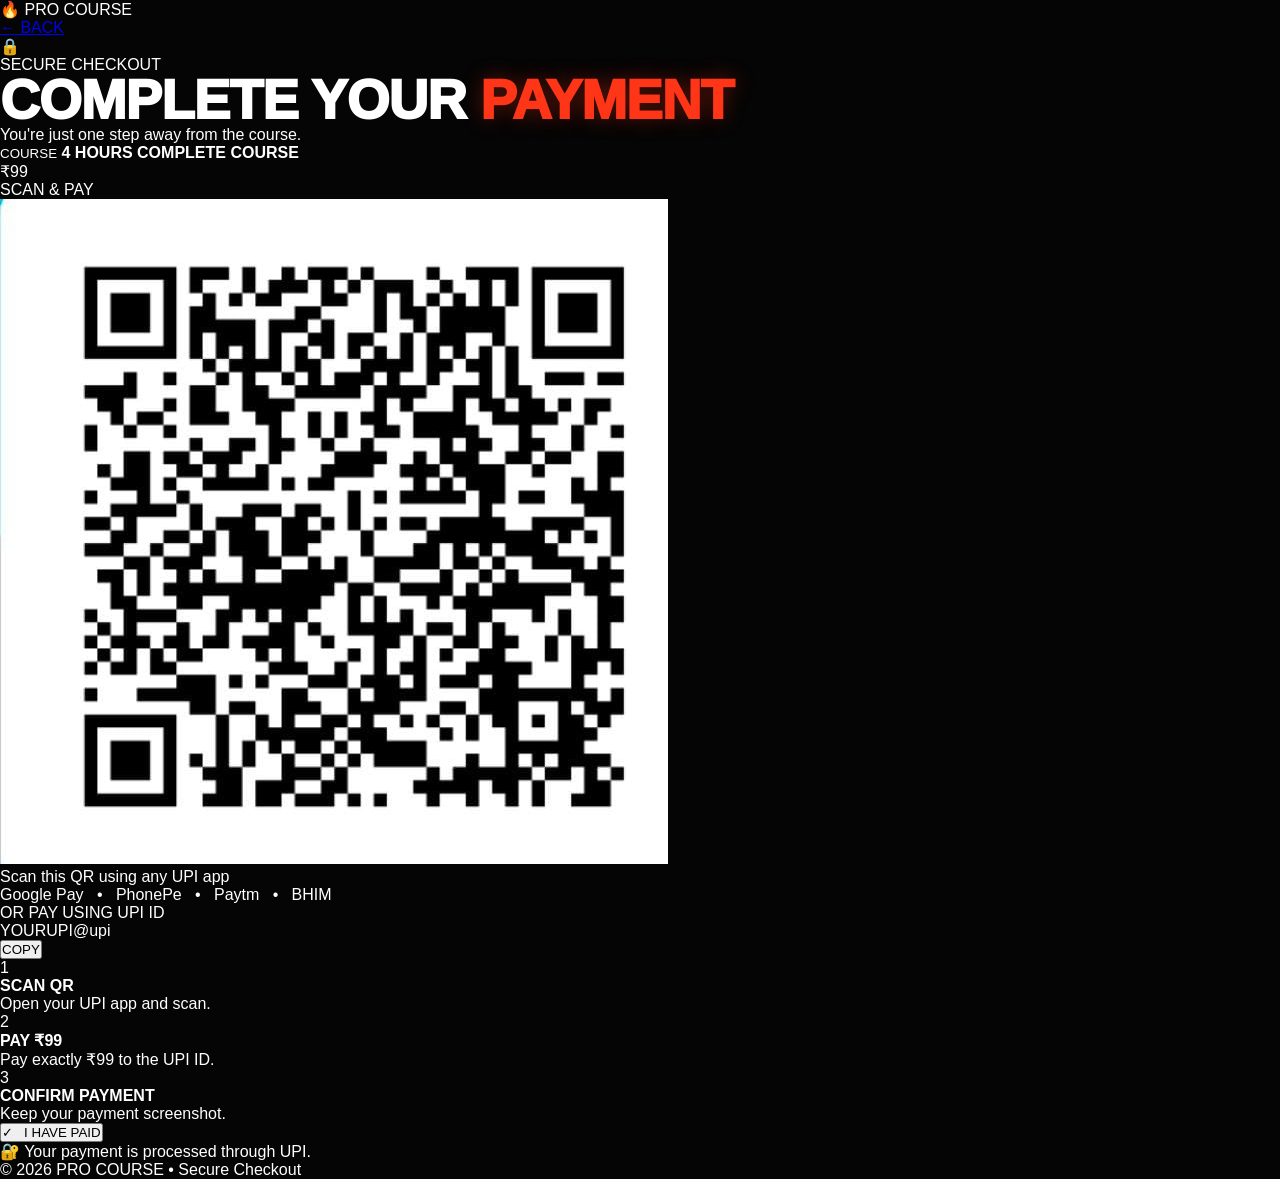
==== payment.html @ 0546b70a "Update payment.html" ====
<!DOCTYPE html>
<html lang="en">
<head>
  <meta charset="UTF-8">
  <meta name="viewport" content="width=device-width, initial-scale=1.0">

  <title>Secure Payment | Pro Course</title>

  <link rel="stylesheet" href="style.css">
</head>

<body class="payment-body">

  <header class="payment-header">

    <div class="payment-logo">
      🔥 <span>PRO</span> COURSE
    </div>

    <a href="index.html" class="back-btn">
      ← BACK
    </a>

  </header>


  <main class="payment-wrapper">

    <div class="checkout-card">

      <!-- TOP -->
      <div class="checkout-top">

        <div class="secure-icon">
          🔒
        </div>

        <div class="checkout-label">
          SECURE CHECKOUT
        </div>

        <h1>
          COMPLETE YOUR
          <span>PAYMENT</span>
        </h1>

        <p>
          You're just one step away from the course.
        </p>

      </div>


      <!-- PRICE -->
      <div class="order-box">

        <div>
          <small>COURSE</small>

          <strong>
            4 HOURS COMPLETE COURSE
          </strong>
        </div>

        <div class="order-price">
          ₹99
        </div>

      </div>


      <!-- QR -->
      <div class="qr-section">

        <div class="qr-title">
          SCAN & PAY
        </div>

        <div class="qr-box">

          <div class="qr-glow"></div>

          <img
            src="qr.png"
            alt="UPI Payment QR"
          >

        </div>

        <div class="qr-hint">
          Scan this QR using any UPI app
        </div>

        <div class="upi-apps">
          Google Pay &nbsp; • &nbsp;
          PhonePe &nbsp; • &nbsp;
          Paytm &nbsp; • &nbsp;
          BHIM
        </div>

      </div>


      <!-- UPI -->
      <div class="upi-section">

        <div class="upi-label">
          OR PAY USING UPI ID
        </div>

        <div class="upi-row">

          <!-- CHANGE YOUR UPI HERE -->
          <div
            class="upi-value"
            id="upiId"
          >
            YOURUPI@upi
          </div>

          <button
            class="copy-button"
            onclick="copyUPI()"
          >
            COPY
          </button>

        </div>

        <div
          id="copyMessage"
          class="copy-message"
        ></div>

      </div>


      <!-- STEPS -->
      <div class="payment-steps">

        <div class="step">

          <div class="step-number">
            1
          </div>

          <div>
            <strong>SCAN QR</strong>
            <p>Open your UPI app and scan.</p>
          </div>

        </div>


        <div class="step">

          <div class="step-number">
            2
          </div>

          <div>
            <strong>PAY ₹99</strong>
            <p>Pay exactly ₹99 to the UPI ID.</p>
          </div>

        </div>


        <div class="step">

          <div class="step-number">
            3
          </div>

          <div>
            <strong>CONFIRM PAYMENT</strong>
            <p>Keep your payment screenshot.</p>
          </div>

        </div>

      </div>


      <!-- PAID -->
      <button
        class="paid-button"
        onclick="paymentDone()"
      >
        ✓ &nbsp; I HAVE PAID
      </button>


      <div
        id="paymentMessage"
        class="payment-message"
      ></div>


      <div class="payment-note">
        🔐 Your payment is processed through UPI.
      </div>

    </div>

  </main>


  <footer class="payment-footer">
    © 2026 PRO COURSE • Secure Checkout
  </footer>


  <script src="script.js"></script>

</body>
</html>
---- style.css ----
* {
  margin: 0;
  padding: 0;
  box-sizing: border-box;
}

body {
  background: #050505;
  color: white;
  font-family: Arial, Helvetica, sans-serif;
}

.home {
  min-height: 100vh;

  display: flex;
  justify-content: center;
  align-items: center;

  padding: 35px 15px;

  background:
    radial-gradient(
      circle at 50% 35%,
      rgba(255, 45, 15, 0.12),
      transparent 42%
    ),
    #050505;
}

.container {
  width: 100%;
  max-width: 850px;

  display: flex;
  flex-direction: column;
  align-items: center;

  text-align: center;
}


/* THUMBNAIL */

.thumbnail-card {
  width: 100%;
  max-width: 850px;

  aspect-ratio: 16 / 9;

  position: relative;

  overflow: hidden;

  border-radius: 12px;

  border: 2px solid #292929;

  background: #111;

  box-shadow:
    0 0 0 1px rgba(255, 50, 20, 0.15),
    0 15px 60px rgba(0, 0, 0, 0.8),
    0 0 45px rgba(255, 40, 10, 0.12);
}

.thumbnail-card::after {
  content: "";

  position: absolute;
  inset: 0;

  background: linear-gradient(
    180deg,
    transparent 65%,
    rgba(0, 0, 0, 0.25)
  );

  pointer-events: none;
}

.thumbnail-card img {
  width: 100%;
  height: 100%;

  display: block;

  object-fit: cover;

  transition: transform 0.5s ease;
}

.thumbnail-card:hover img {
  transform: scale(1.025);
}


/* COURSE INFO */

.course-info {
  width: 100%;
  max-width: 700px;

  margin-top: 25px;
}

.course-badge {
  display: inline-block;

  padding: 9px 17px;

  border: 1px solid #ff3c20;

  border-radius: 4px;

  background: rgba(255, 45, 20, 0.08);

  color: #ff5339;

  font-size: 11px;
  font-weight: 800;

  letter-spacing: 2px;

  margin-bottom: 15px;
}

h1 {
  font-size: clamp(30px, 5vw, 55px);

  line-height: 0.95;

  font-weight: 1000;

  letter-spacing: -1px;
}

h1 span {
  color: #ff3518;

  text-shadow:
    0 0 20px rgba(255, 50, 20, 0.35);
}

.language {
  margin-top: 15px;

  color: #888;

  font-size: 11px;

  letter-spacing: 2px;

  font-weight: bold;
}


/* PRICE */

.price {
  margin-top: 18px;

  font-size: 48px;

  font-weight: 1000;

  color: white;
}

.price small {
  display: block;

  margin-bottom: 3px;

  color: #666;

  font-size: 9px;

  letter-spacing: 2px;
}


/* BUY BUTTON */

.buy-btn {
  width: min(100%, 360px);

  margin-top: 12px;

  padding: 17px 30px;

  border: 0;

  border-radius: 5px;

  background:
    linear-gradient(
      90deg,
      #ff1d00,
      #ff5a00
    );

  color: white;

  font-size: 17px;

  font-weight: 900;

  letter-spacing: 2px;

  cursor: pointer;

  box-shadow:
    0 0 25px rgba(255, 45, 10, 0.35);

  transition: all 0.25s ease;
}

.buy-btn span {
  margin-left: 12px;

  font-size: 21px;
}

.buy-btn:hover {
  transform: translateY(-3px);

  box-shadow:
    0 0 40px rgba(255, 45, 10, 0.65);
}

.buy-btn:active {
  transform: scale(0.98);
}


/* SECURITY */

.secure {
  margin-top: 12px;

  color: #555;

  font-size: 10px;

  letter-spacing: 0.5px;
}


/* MOBILE */

@media (max-width: 600px) {

  .home {
    padding: 25px 12px;
  }

  .thumbnail-card {
    border-radius: 8px;

    border-width: 1px;
  }

  .course-info {
    margin-top: 20px;
  }

  .course-badge {
    font-size: 9px;

    padding: 8px 12px;

    letter-spacing: 1.5px;
  }

  h1 {
    font-size: 32px;
  }

  .language {
    font-size: 9px;

    letter-spacing: 1px;
  }

  .price {
    font-size: 42px;
  }

  .buy-btn {
    font-size: 15px;

    padding: 16px 25px;
  }

}
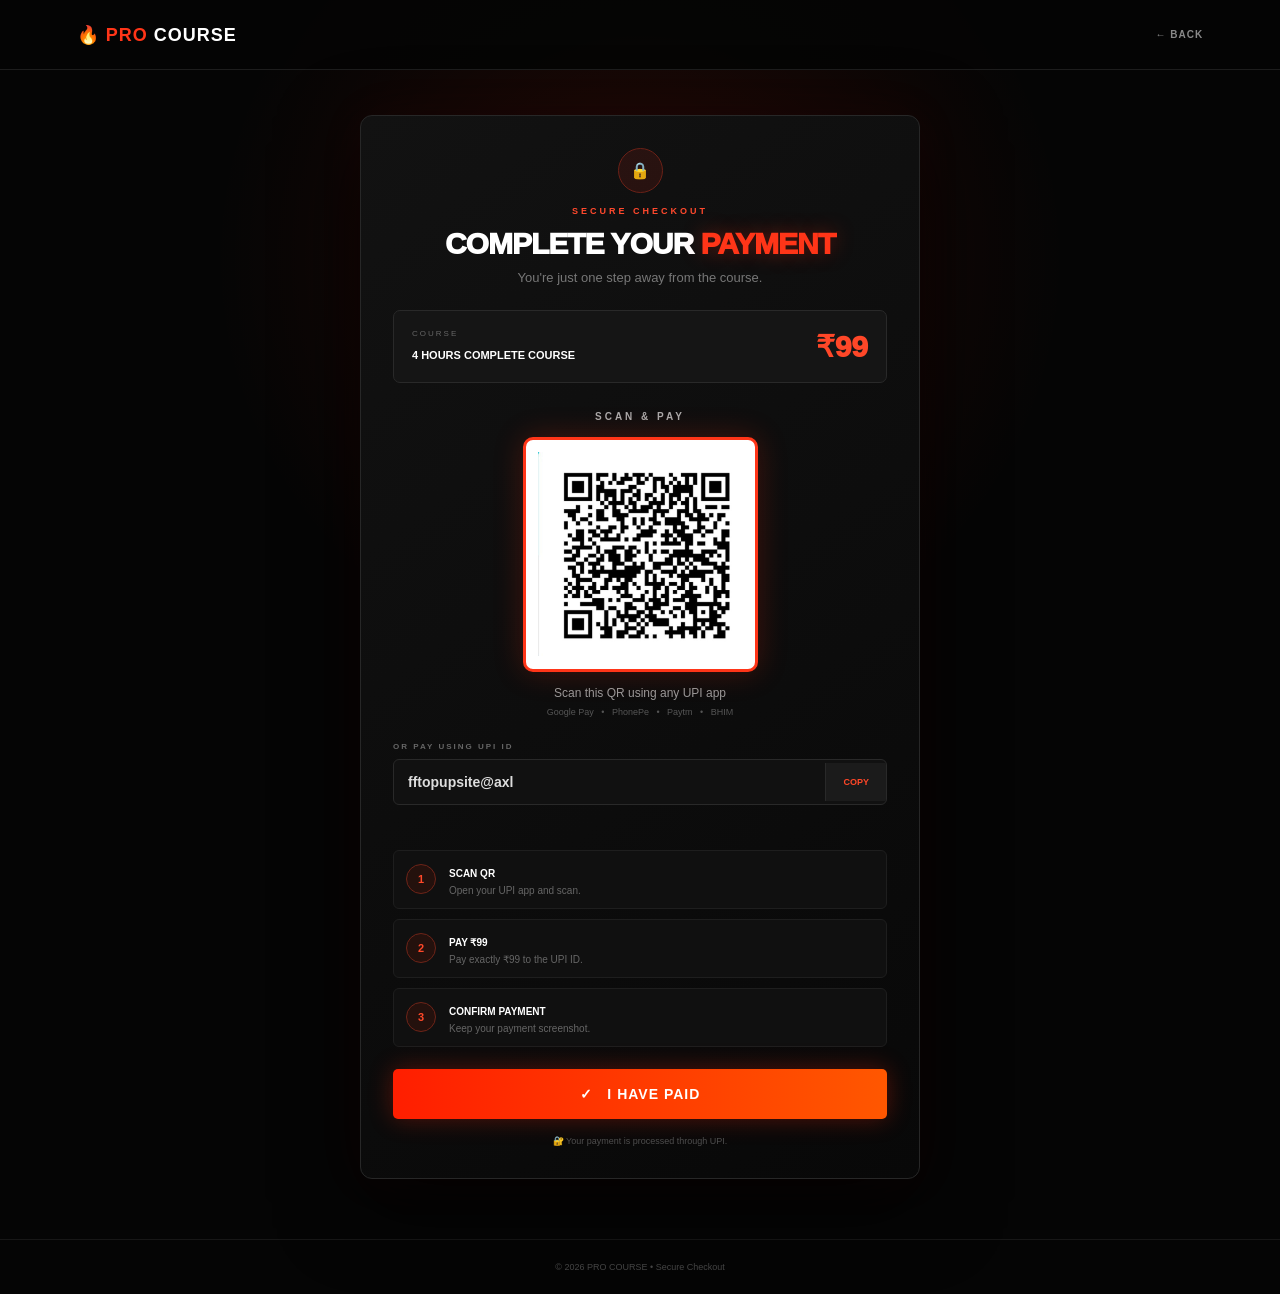
==== commit 2c2b89d7: "Update payment.html" ====
--- a/payment.html
+++ b/payment.html
@@ -115,8 +115,7 @@
             class="upi-value"
             id="upiId"
           >
-            YOURUPI@upi
-          </div>
+fftopupsite@axl          </div>
 
           <button
             class="copy-button"
--- a/style.css
+++ b/style.css
@@ -294,3 +294,660 @@
   }
 
 }
+/* =================================
+   PREMIUM PAYMENT PAGE
+================================= */
+
+.payment-body {
+  min-height: 100vh;
+
+  background:
+    radial-gradient(
+      circle at 50% 20%,
+      rgba(255, 45, 15, .12),
+      transparent 35%
+    ),
+    #050505;
+
+  color: #fff;
+}
+
+
+/* HEADER */
+
+.payment-header {
+
+  height: 70px;
+
+  padding: 0 6%;
+
+  display: flex;
+
+  align-items: center;
+
+  justify-content: space-between;
+
+  border-bottom: 1px solid #1d1d1d;
+
+  background: rgba(5,5,5,.92);
+
+}
+
+.payment-logo {
+
+  font-weight: 900;
+
+  font-size: 18px;
+
+  letter-spacing: 1px;
+
+}
+
+.payment-logo span {
+
+  color: #ff3518;
+
+}
+
+.back-btn {
+
+  color: #888;
+
+  text-decoration: none;
+
+  font-size: 10px;
+
+  font-weight: bold;
+
+  letter-spacing: 1px;
+
+  transition: .2s;
+
+}
+
+.back-btn:hover {
+
+  color: #ff4528;
+
+}
+
+
+/* WRAPPER */
+
+.payment-wrapper {
+
+  min-height: calc(100vh - 120px);
+
+  display: flex;
+
+  justify-content: center;
+
+  align-items: flex-start;
+
+  padding: 45px 15px 60px;
+
+}
+
+
+/* CARD */
+
+.checkout-card {
+
+  width: 100%;
+
+  max-width: 560px;
+
+  padding: 32px;
+
+  background:
+    linear-gradient(
+      145deg,
+      #121212,
+      #080808
+    );
+
+  border: 1px solid #272727;
+
+  border-radius: 12px;
+
+  box-shadow:
+    0 25px 80px rgba(0,0,0,.75),
+    0 0 50px rgba(255,40,10,.06);
+
+}
+
+
+/* TOP */
+
+.checkout-top {
+
+  text-align: center;
+
+}
+
+.secure-icon {
+
+  width: 45px;
+
+  height: 45px;
+
+  margin: auto;
+
+  display: grid;
+
+  place-items: center;
+
+  border-radius: 50%;
+
+  background: rgba(255,45,20,.1);
+
+  border: 1px solid #6b2117;
+
+}
+
+.checkout-label {
+
+  margin-top: 13px;
+
+  color: #ff492d;
+
+  font-size: 9px;
+
+  font-weight: bold;
+
+  letter-spacing: 3px;
+
+}
+
+.checkout-top h1 {
+
+  margin-top: 12px;
+
+  font-size: 30px;
+
+  line-height: 1.05;
+
+  letter-spacing: -1px;
+
+}
+
+.checkout-top h1 span {
+
+  color: #ff3518;
+
+}
+
+.checkout-top p {
+
+  margin-top: 10px;
+
+  color: #777;
+
+  font-size: 13px;
+
+}
+
+
+/* ORDER */
+
+.order-box {
+
+  margin-top: 25px;
+
+  padding: 18px;
+
+  display: flex;
+
+  align-items: center;
+
+  justify-content: space-between;
+
+  gap: 15px;
+
+  background: #151515;
+
+  border: 1px solid #292929;
+
+  border-radius: 7px;
+
+}
+
+.order-box small {
+
+  display: block;
+
+  margin-bottom: 7px;
+
+  color: #666;
+
+  font-size: 8px;
+
+  letter-spacing: 2px;
+
+}
+
+.order-box strong {
+
+  font-size: 11px;
+
+}
+
+.order-price {
+
+  color: #ff4728;
+
+  font-size: 30px;
+
+  font-weight: 1000;
+
+}
+
+
+/* QR */
+
+.qr-section {
+
+  margin-top: 28px;
+
+  text-align: center;
+
+}
+
+.qr-title {
+
+  color: #aaa;
+
+  font-size: 10px;
+
+  font-weight: bold;
+
+  letter-spacing: 3px;
+
+  margin-bottom: 15px;
+
+}
+
+.qr-box {
+
+  position: relative;
+
+  width: 235px;
+
+  height: 235px;
+
+  padding: 12px;
+
+  margin: auto;
+
+  background: #fff;
+
+  border-radius: 10px;
+
+  border: 3px solid #ff3518;
+
+  box-shadow:
+    0 0 30px rgba(255,45,15,.22);
+
+}
+
+.qr-box img {
+
+  position: relative;
+
+  z-index: 2;
+
+  width: 100%;
+
+  height: 100%;
+
+  object-fit: contain;
+
+}
+
+.qr-hint {
+
+  margin-top: 14px;
+
+  color: #999;
+
+  font-size: 12px;
+
+}
+
+.upi-apps {
+
+  margin-top: 7px;
+
+  color: #555;
+
+  font-size: 9px;
+
+}
+
+
+/* UPI */
+
+.upi-section {
+
+  margin-top: 25px;
+
+}
+
+.upi-label {
+
+  margin-bottom: 8px;
+
+  color: #666;
+
+  font-size: 8px;
+
+  font-weight: bold;
+
+  letter-spacing: 2px;
+
+}
+
+.upi-row {
+
+  display: flex;
+
+  align-items: center;
+
+  background: #111;
+
+  border: 1px solid #292929;
+
+  border-radius: 6px;
+
+  overflow: hidden;
+
+}
+
+.upi-value {
+
+  flex: 1;
+
+  padding: 14px;
+
+  color: #ddd;
+
+  font-family: Arial,sans-serif;
+
+  font-size: 14px;
+
+  font-weight: bold;
+
+  text-align: left;
+
+  overflow: hidden;
+
+  text-overflow: ellipsis;
+
+}
+
+.copy-button {
+
+  height: 100%;
+
+  padding: 14px 17px;
+
+  border: 0;
+
+  border-left: 1px solid #292929;
+
+  background: #1b1b1b;
+
+  color: #ff4728;
+
+  font-size: 9px;
+
+  font-weight: bold;
+
+  cursor: pointer;
+
+}
+
+.copy-button:hover {
+
+  background: #242424;
+
+}
+
+.copy-message {
+
+  min-height: 14px;
+
+  margin-top: 6px;
+
+  color: #55d98a;
+
+  font-size: 10px;
+
+}
+
+
+/* STEPS */
+
+.payment-steps {
+
+  margin-top: 25px;
+
+  display: grid;
+
+  gap: 10px;
+
+}
+
+.step {
+
+  display: flex;
+
+  align-items: center;
+
+  gap: 13px;
+
+  padding: 12px;
+
+  background: #101010;
+
+  border: 1px solid #1e1e1e;
+
+  border-radius: 6px;
+
+}
+
+.step-number {
+
+  min-width: 30px;
+
+  height: 30px;
+
+  display: grid;
+
+  place-items: center;
+
+  border-radius: 50%;
+
+  background: #24110d;
+
+  border: 1px solid #6e2418;
+
+  color: #ff4829;
+
+  font-size: 11px;
+
+  font-weight: bold;
+
+}
+
+.step strong {
+
+  font-size: 10px;
+
+}
+
+.step p {
+
+  margin-top: 4px;
+
+  color: #666;
+
+  font-size: 10px;
+
+}
+
+
+/* PAID BUTTON */
+
+.paid-button {
+
+  width: 100%;
+
+  margin-top: 22px;
+
+  padding: 17px;
+
+  border: 0;
+
+  border-radius: 5px;
+
+  background:
+    linear-gradient(
+      90deg,
+      #ff1e00,
+      #ff5700
+    );
+
+  color: white;
+
+  font-size: 14px;
+
+  font-weight: 900;
+
+  letter-spacing: 1px;
+
+  cursor: pointer;
+
+  box-shadow:
+    0 0 25px rgba(255,40,10,.3);
+
+  transition: .25s;
+
+}
+
+.paid-button:hover {
+
+  transform: translateY(-2px);
+
+  box-shadow:
+    0 0 40px rgba(255,40,10,.55);
+
+}
+
+
+/* MESSAGE */
+
+.payment-message {
+
+  display: none;
+
+  margin-top: 12px;
+
+  padding: 13px;
+
+  background: rgba(255,45,20,.08);
+
+  border: 1px solid #6b2117;
+
+  border-radius: 5px;
+
+  color: #ff765e;
+
+  font-size: 11px;
+
+  line-height: 1.5;
+
+}
+
+
+/* NOTE */
+
+.payment-note {
+
+  margin-top: 17px;
+
+  text-align: center;
+
+  color: #4e4e4e;
+
+  font-size: 9px;
+
+}
+
+
+/* FOOTER */
+
+.payment-footer {
+
+  padding: 22px;
+
+  text-align: center;
+
+  border-top: 1px solid #171717;
+
+  color: #444;
+
+  font-size: 9px;
+
+}
+
+
+/* MOBILE */
+
+@media(max-width:600px) {
+
+  .payment-header {
+
+    padding: 0 20px;
+
+  }
+
+  .payment-wrapper {
+
+    padding: 25px 10px 40px;
+
+  }
+
+  .checkout-card {
+
+    padding: 22px 15px;
+
+  }
+
+  .checkout-top h1 {
+
+    font-size: 25px;
+
+  }
+
+  .qr-box {
+
+    width: 210px;
+
+    height: 210px;
+
+  }
+
+  .order-box {
+
+    padding: 15px;
+
+  }
+
+  .order-price {
+
+    font-size: 25px;
+
+  }
+
+}
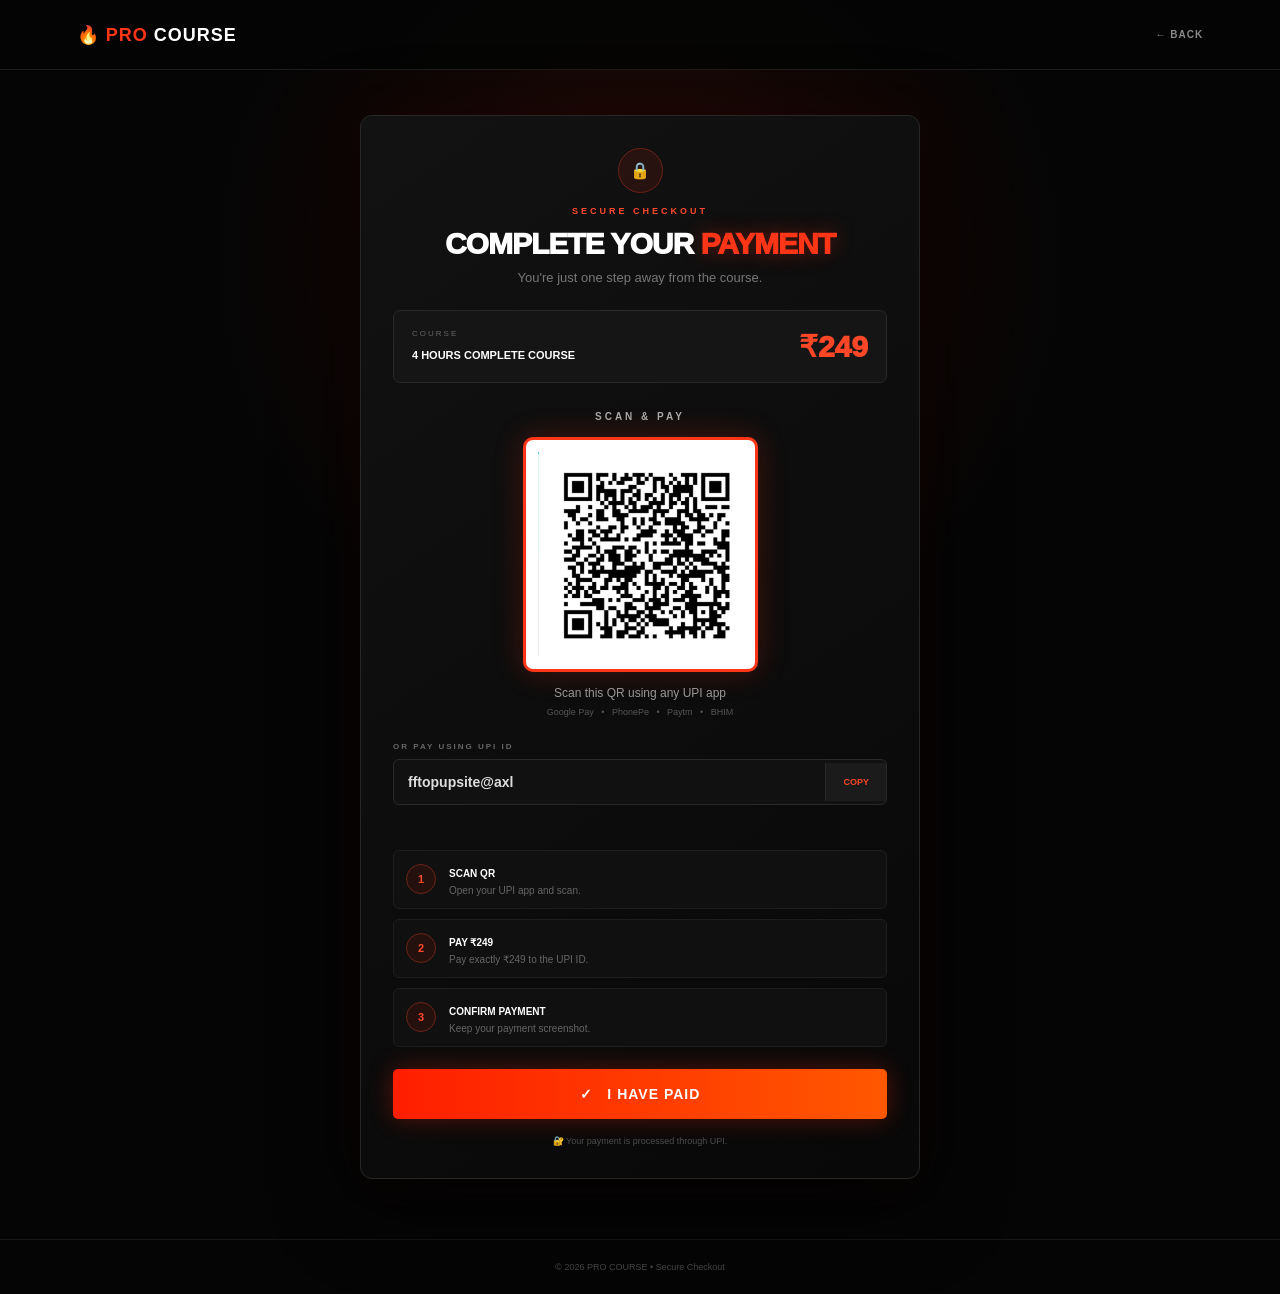
==== commit e50a4463: "Update payment.html" ====
--- a/payment.html
+++ b/payment.html
@@ -63,7 +63,7 @@
         </div>
 
         <div class="order-price">
-          ₹99
+          ₹249
         </div>
 
       </div>
@@ -158,8 +158,8 @@
           </div>
 
           <div>
-            <strong>PAY ₹99</strong>
-            <p>Pay exactly ₹99 to the UPI ID.</p>
+            <strong>PAY ₹249</strong>
+            <p>Pay exactly ₹249 to the UPI ID.</p>
           </div>
 
         </div>
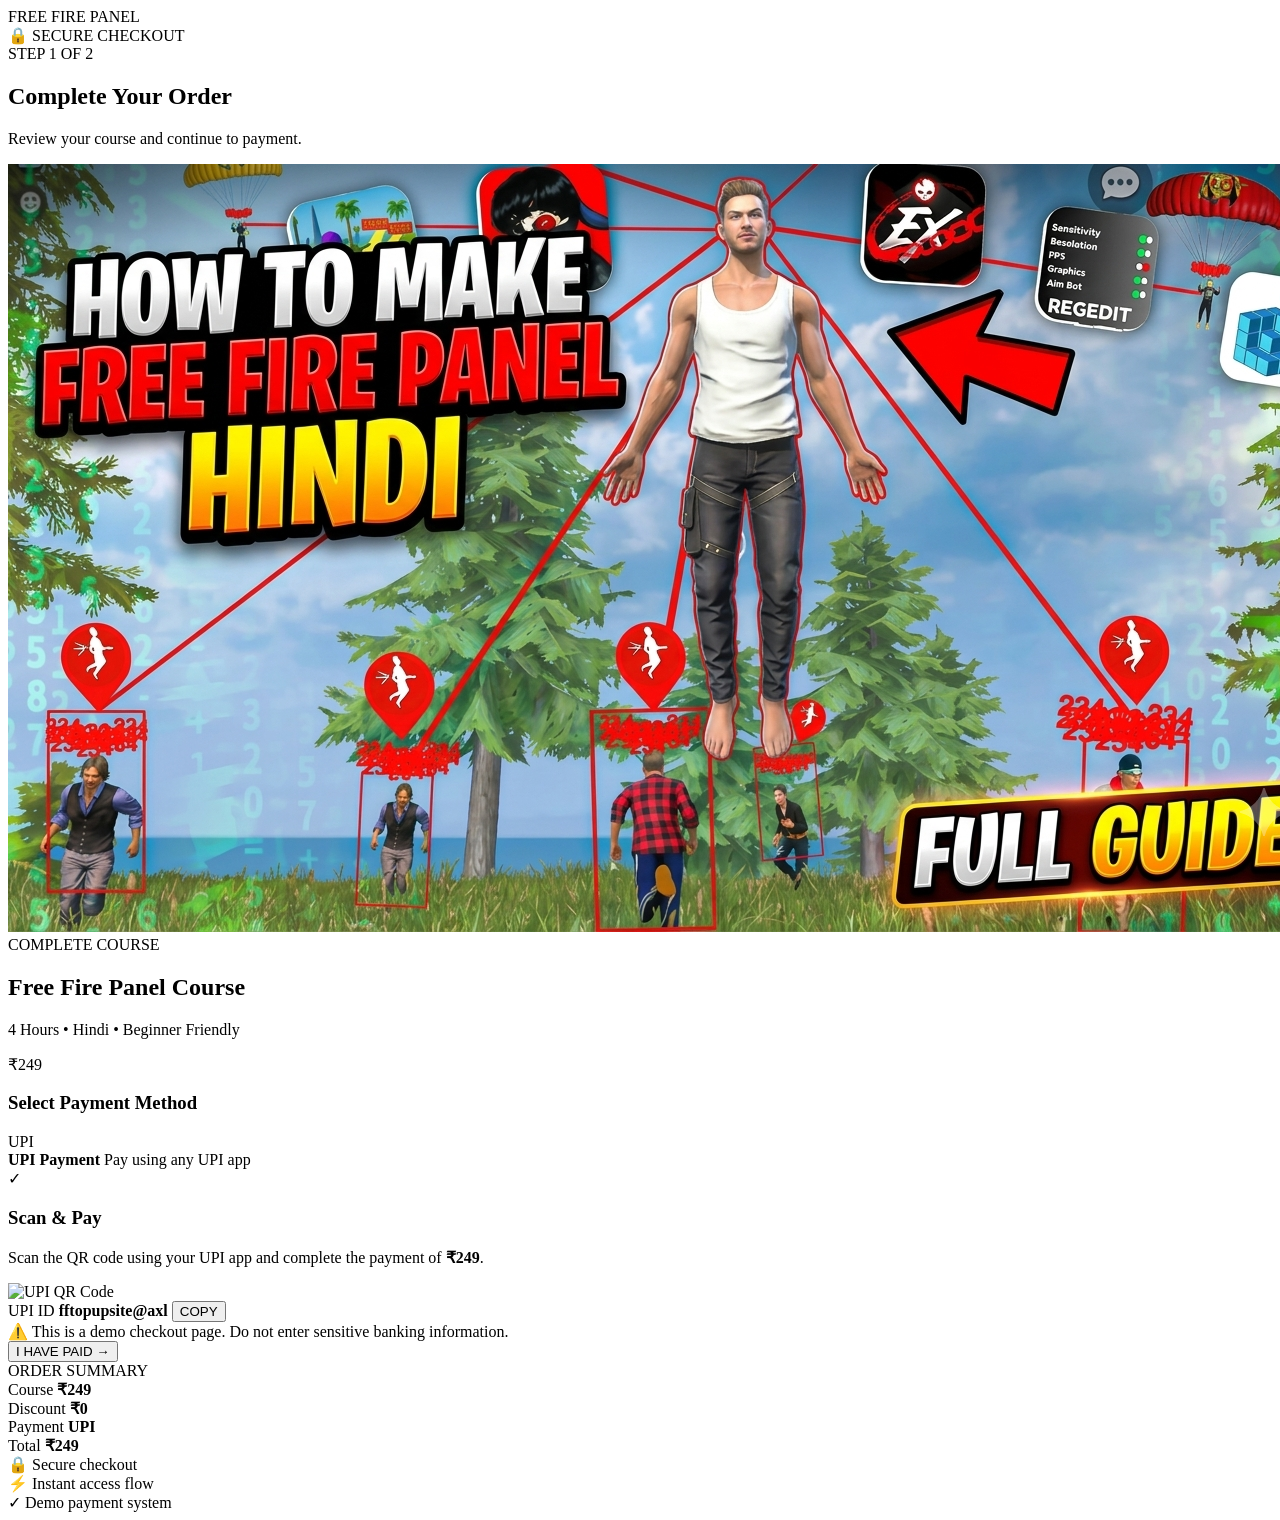
==== commit 741e2a45: "Update payment.html" ====
--- a/payment.html
+++ b/payment.html
@@ -4,213 +4,268 @@
   <meta charset="UTF-8">
   <meta name="viewport" content="width=device-width, initial-scale=1.0">
 
-  <title>Secure Payment | Pro Course</title>
-
-  <link rel="stylesheet" href="style.css">
+  <title>Secure Payment • Free Fire Panel Course</title>
+
+  <link rel="stylesheet" href="payment.css">
 </head>
 
-<body class="payment-body">
+<body>
+
+  <!-- =========================
+       HEADER
+  ========================== -->
 
   <header class="payment-header">
 
-    <div class="payment-logo">
-      🔥 <span>PRO</span> COURSE
+    <div class="payment-brand">
+      FREE FIRE PANEL
     </div>
 
-    <a href="index.html" class="back-btn">
-      ← BACK
-    </a>
+    <div class="secure-label">
+      🔒 SECURE CHECKOUT
+    </div>
 
   </header>
 
 
-  <main class="payment-wrapper">
-
-    <div class="checkout-card">
-
-      <!-- TOP -->
-      <div class="checkout-top">
-
-        <div class="secure-icon">
-          🔒
-        </div>
-
-        <div class="checkout-label">
-          SECURE CHECKOUT
+  <!-- =========================
+       MAIN
+  ========================== -->
+
+  <main class="payment-page">
+
+    <div class="payment-container">
+
+
+      <!-- LEFT -->
+      <section class="checkout-card">
+
+        <div class="step-label">
+          STEP 1 OF 2
         </div>
 
         <h1>
-          COMPLETE YOUR
-          <span>PAYMENT</span>
+          Complete Your Order
         </h1>
 
-        <p>
-          You're just one step away from the course.
+        <p class="subtitle">
+          Review your course and continue to payment.
         </p>
 
-      </div>
-
-
-      <!-- PRICE -->
-      <div class="order-box">
-
-        <div>
-          <small>COURSE</small>
+
+        <!-- PRODUCT -->
+        <div class="product-card">
+
+          <img
+            src="Gemini_Generated_Image_s88ifys88ifys88i.png"
+            alt="Free Fire Panel Course">
+
+          <div class="product-info">
+
+            <span class="product-tag">
+              COMPLETE COURSE
+            </span>
+
+            <h2>
+              Free Fire Panel Course
+            </h2>
+
+            <p>
+              4 Hours • Hindi • Beginner Friendly
+            </p>
+
+            <div class="product-price">
+              ₹249
+            </div>
+
+          </div>
+
+        </div>
+
+
+        <!-- PAYMENT METHOD -->
+        <div class="payment-method">
+
+          <h3>
+            Select Payment Method
+          </h3>
+
+          <div class="method active">
+
+            <div class="method-left">
+
+              <div class="method-icon">
+                UPI
+              </div>
+
+              <div>
+                <strong>UPI Payment</strong>
+                <span>Pay using any UPI app</span>
+              </div>
+
+            </div>
+
+            <div class="method-check">
+              ✓
+            </div>
+
+          </div>
+
+        </div>
+
+
+        <!-- QR PAYMENT -->
+        <div class="qr-section">
+
+          <h3>
+            Scan & Pay
+          </h3>
+
+          <p>
+            Scan the QR code using your UPI app
+            and complete the payment of
+            <strong>₹249</strong>.
+          </p>
+
+
+          <div class="qr-box">
+
+            <img
+              src="upi-qr.png.jpeg"
+              alt="UPI QR Code">
+
+          </div>
+
+
+          <div class="upi-row">
+
+            <span>
+              UPI ID
+            </span>
+
+            <strong id="upiId">
+              fftopupsite@axl
+            </strong>
+
+            <button
+              type="button"
+              id="copyUpiBtn">
+              COPY
+            </button>
+
+          </div>
+
+
+          <div class="payment-note">
+            ⚠️ This is a demo checkout page.
+            Do not enter sensitive banking information.
+          </div>
+
+        </div>
+
+
+        <!-- PAID BUTTON -->
+        <button
+          class="paid-btn"
+          id="paidBtn"
+          type="button">
+
+          I HAVE PAID
+          <span>→</span>
+
+        </button>
+
+
+        <!-- DEMO MESSAGE -->
+        <div
+          class="payment-message"
+          id="paymentMessage"
+          hidden>
+        </div>
+
+
+      </section>
+
+
+      <!-- RIGHT -->
+      <aside class="order-summary">
+
+        <div class="summary-title">
+          ORDER SUMMARY
+        </div>
+
+
+        <div class="summary-item">
+
+          <span>
+            Course
+          </span>
 
           <strong>
-            4 HOURS COMPLETE COURSE
-          </strong>
-        </div>
-
-        <div class="order-price">
-          ₹249
-        </div>
-
-      </div>
-
-
-      <!-- QR -->
-      <div class="qr-section">
-
-        <div class="qr-title">
-          SCAN & PAY
-        </div>
-
-        <div class="qr-box">
-
-          <div class="qr-glow"></div>
-
-          <img
-            src="qr.png"
-            alt="UPI Payment QR"
-          >
-
-        </div>
-
-        <div class="qr-hint">
-          Scan this QR using any UPI app
-        </div>
-
-        <div class="upi-apps">
-          Google Pay &nbsp; • &nbsp;
-          PhonePe &nbsp; • &nbsp;
-          Paytm &nbsp; • &nbsp;
-          BHIM
-        </div>
-
-      </div>
-
-
-      <!-- UPI -->
-      <div class="upi-section">
-
-        <div class="upi-label">
-          OR PAY USING UPI ID
-        </div>
-
-        <div class="upi-row">
-
-          <!-- CHANGE YOUR UPI HERE -->
-          <div
-            class="upi-value"
-            id="upiId"
-          >
-fftopupsite@axl          </div>
-
-          <button
-            class="copy-button"
-            onclick="copyUPI()"
-          >
-            COPY
-          </button>
-
-        </div>
-
-        <div
-          id="copyMessage"
-          class="copy-message"
-        ></div>
-
-      </div>
-
-
-      <!-- STEPS -->
-      <div class="payment-steps">
-
-        <div class="step">
-
-          <div class="step-number">
-            1
-          </div>
-
-          <div>
-            <strong>SCAN QR</strong>
-            <p>Open your UPI app and scan.</p>
-          </div>
-
-        </div>
-
-
-        <div class="step">
-
-          <div class="step-number">
-            2
-          </div>
-
-          <div>
-            <strong>PAY ₹249</strong>
-            <p>Pay exactly ₹249 to the UPI ID.</p>
-          </div>
-
-        </div>
-
-
-        <div class="step">
-
-          <div class="step-number">
-            3
-          </div>
-
-          <div>
-            <strong>CONFIRM PAYMENT</strong>
-            <p>Keep your payment screenshot.</p>
-          </div>
-
-        </div>
-
-      </div>
-
-
-      <!-- PAID -->
-      <button
-        class="paid-button"
-        onclick="paymentDone()"
-      >
-        ✓ &nbsp; I HAVE PAID
-      </button>
-
-
-      <div
-        id="paymentMessage"
-        class="payment-message"
-      ></div>
-
-
-      <div class="payment-note">
-        🔐 Your payment is processed through UPI.
-      </div>
+            ₹249
+          </strong>
+
+        </div>
+
+
+        <div class="summary-item">
+
+          <span>
+            Discount
+          </span>
+
+          <strong class="green">
+            ₹0
+          </strong>
+
+        </div>
+
+
+        <div class="summary-item">
+
+          <span>
+            Payment
+          </span>
+
+          <strong>
+            UPI
+          </strong>
+
+        </div>
+
+
+        <div class="summary-line"></div>
+
+
+        <div class="total-row">
+
+          <span>
+            Total
+          </span>
+
+          <strong>
+            ₹249
+          </strong>
+
+        </div>
+
+
+        <div class="trust-box">
+
+          <div>🔒 Secure checkout</div>
+          <div>⚡ Instant access flow</div>
+          <div>✓ Demo payment system</div>
+
+        </div>
+
+      </aside>
 
     </div>
 
   </main>
 
 
-  <footer class="payment-footer">
-    © 2026 PRO COURSE • Secure Checkout
-  </footer>
-
-
-  <script src="script.js"></script>
+  <script src="payment.js"></script>
 
 </body>
 </html>
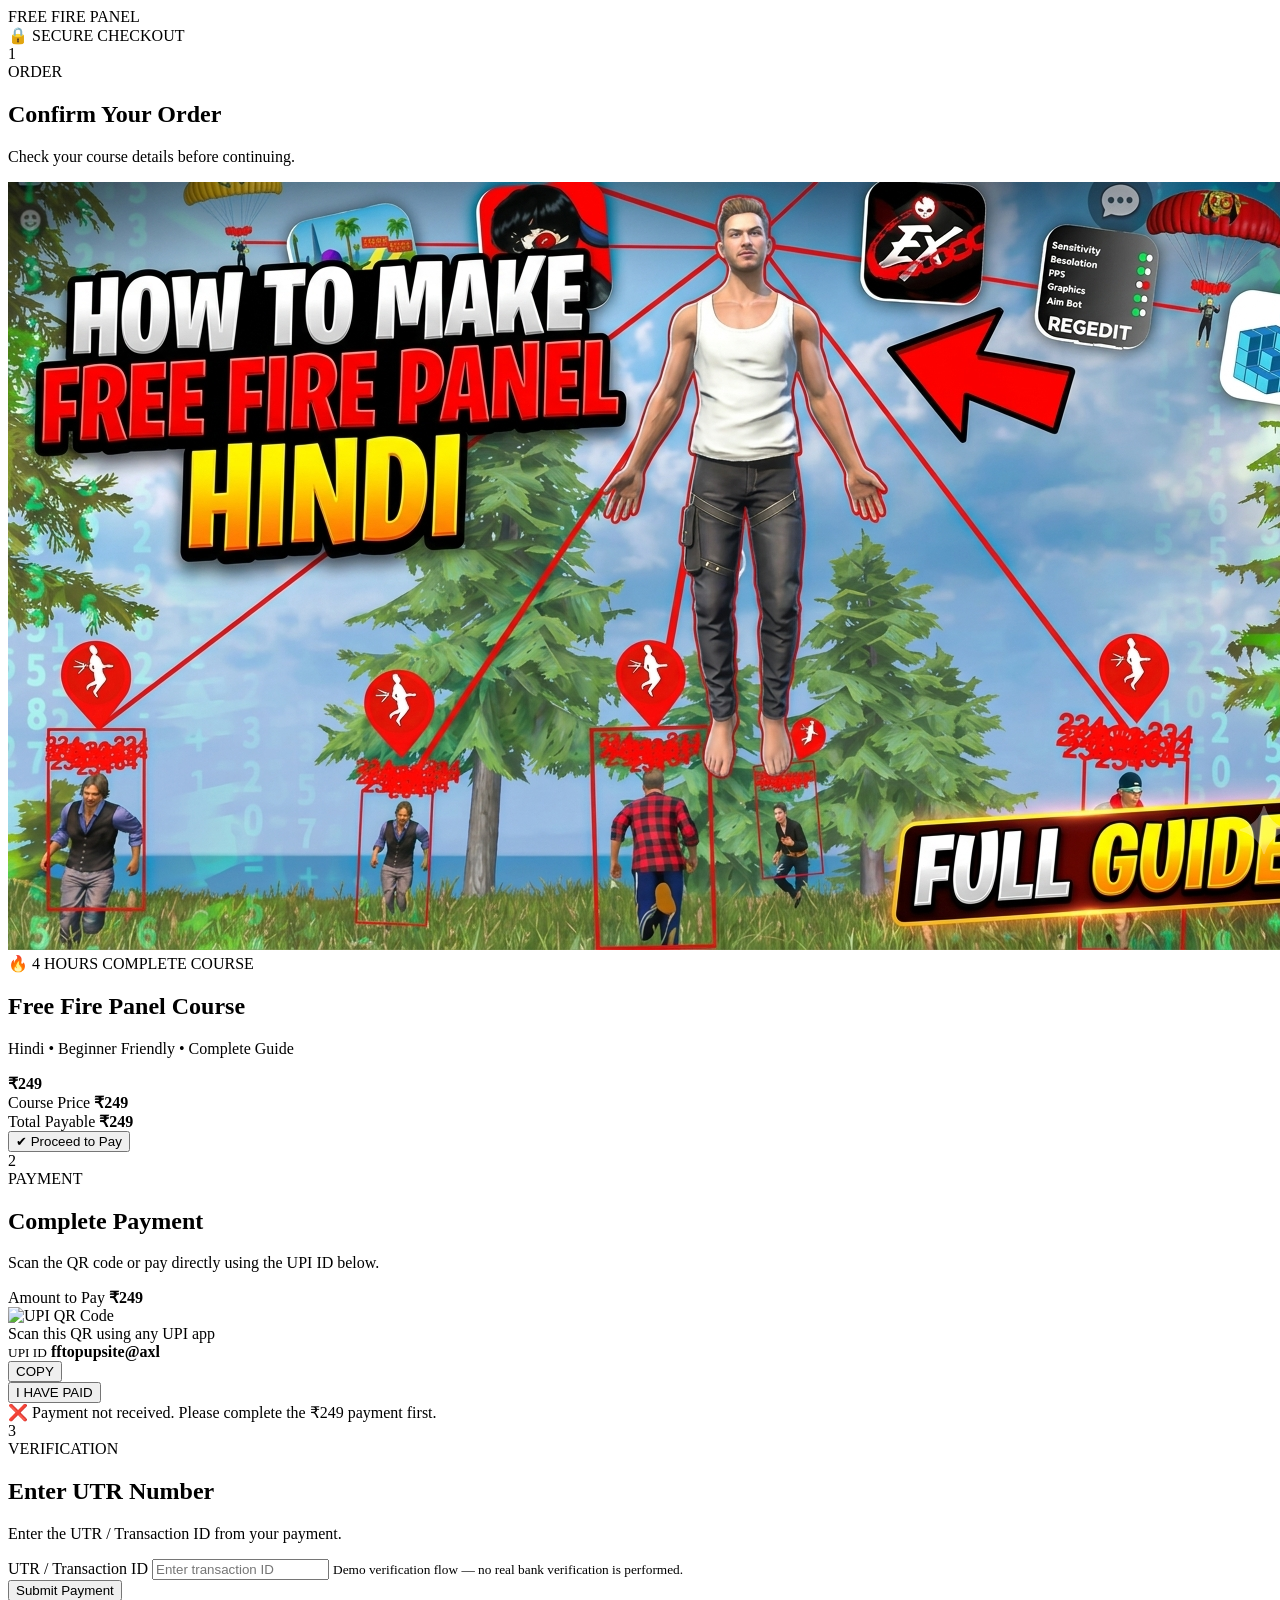
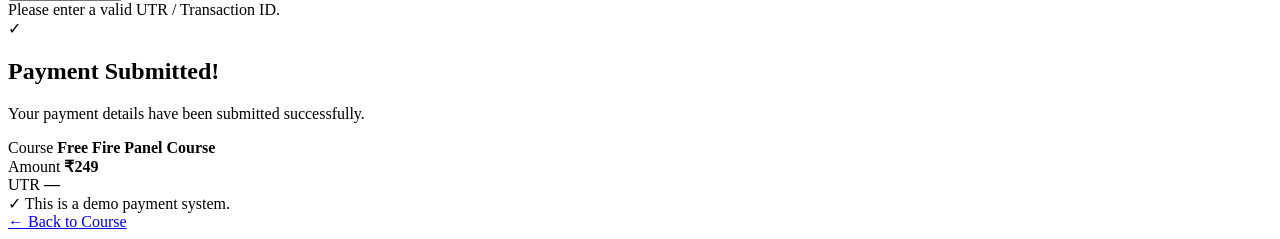
==== commit ac89e760: "Update payment.html" ====
--- a/payment.html
+++ b/payment.html
@@ -3,269 +3,210 @@
 <head>
   <meta charset="UTF-8">
   <meta name="viewport" content="width=device-width, initial-scale=1.0">
-
-  <title>Secure Payment • Free Fire Panel Course</title>
-
+  <title>Payment • Free Fire Panel Course</title>
   <link rel="stylesheet" href="payment.css">
 </head>
 
 <body>
 
-  <!-- =========================
-       HEADER
-  ========================== -->
-
-  <header class="payment-header">
-
-    <div class="payment-brand">
-      FREE FIRE PANEL
-    </div>
-
-    <div class="secure-label">
-      🔒 SECURE CHECKOUT
-    </div>
-
-  </header>
-
-
-  <!-- =========================
-       MAIN
-  ========================== -->
-
-  <main class="payment-page">
-
-    <div class="payment-container">
-
-
-      <!-- LEFT -->
-      <section class="checkout-card">
-
-        <div class="step-label">
-          STEP 1 OF 2
-        </div>
-
-        <h1>
-          Complete Your Order
-        </h1>
-
-        <p class="subtitle">
-          Review your course and continue to payment.
-        </p>
-
-
-        <!-- PRODUCT -->
-        <div class="product-card">
-
+<header class="header">
+  <div class="logo">FREE FIRE PANEL</div>
+  <div class="secure">🔒 SECURE CHECKOUT</div>
+</header>
+
+<main class="page">
+
+  <!-- STEP 1 -->
+  <section class="step-card" id="stepConfirm">
+
+    <div class="step-number">1</div>
+
+    <div class="step-content">
+      <div class="step-label">ORDER</div>
+      <h1>Confirm Your Order</h1>
+      <p class="sub">Check your course details before continuing.</p>
+
+      <div class="course-box">
+
+        <img
+          src="Gemini_Generated_Image_s88ifys88ifys88i.png"
+          alt="Free Fire Panel Course"
+        >
+
+        <div class="course-details">
+          <span>🔥 4 HOURS COMPLETE COURSE</span>
+          <h2>Free Fire Panel Course</h2>
+          <p>Hindi • Beginner Friendly • Complete Guide</p>
+        </div>
+
+        <strong class="course-price">₹249</strong>
+
+      </div>
+
+      <div class="price-row">
+        <span>Course Price</span>
+        <strong>₹249</strong>
+      </div>
+
+      <div class="price-row total">
+        <span>Total Payable</span>
+        <strong>₹249</strong>
+      </div>
+
+      <button class="main-btn" id="confirmBtn">
+        ✔ Proceed to Pay
+      </button>
+    </div>
+
+  </section>
+
+
+  <!-- STEP 2 -->
+  <section class="step-card hidden" id="stepPayment">
+
+    <div class="step-number">2</div>
+
+    <div class="step-content">
+      <div class="step-label">PAYMENT</div>
+
+      <h1>Complete Payment</h1>
+
+      <p class="sub">
+        Scan the QR code or pay directly using the UPI ID below.
+      </p>
+
+      <div class="payment-box">
+
+        <div class="amount">
+          <span>Amount to Pay</span>
+          <strong>₹249</strong>
+        </div>
+
+        <div class="qr-wrapper">
           <img
-            src="Gemini_Generated_Image_s88ifys88ifys88i.png"
-            alt="Free Fire Panel Course">
-
-          <div class="product-info">
-
-            <span class="product-tag">
-              COMPLETE COURSE
-            </span>
-
-            <h2>
-              Free Fire Panel Course
-            </h2>
-
-            <p>
-              4 Hours • Hindi • Beginner Friendly
-            </p>
-
-            <div class="product-price">
-              ₹249
-            </div>
-
+            id="qrImg"
+            src="upi-qr.png.jpeg"
+            alt="UPI QR Code"
+          >
+        </div>
+
+        <div class="scan-text">
+          Scan this QR using any UPI app
+        </div>
+
+        <div class="upi-box">
+
+          <div>
+            <small>UPI ID</small>
+            <strong id="upiId">fftopupsite@axl</strong>
           </div>
 
-        </div>
-
-
-        <!-- PAYMENT METHOD -->
-        <div class="payment-method">
-
-          <h3>
-            Select Payment Method
-          </h3>
-
-          <div class="method active">
-
-            <div class="method-left">
-
-              <div class="method-icon">
-                UPI
-              </div>
-
-              <div>
-                <strong>UPI Payment</strong>
-                <span>Pay using any UPI app</span>
-              </div>
-
-            </div>
-
-            <div class="method-check">
-              ✓
-            </div>
-
-          </div>
-
-        </div>
-
-
-        <!-- QR PAYMENT -->
-        <div class="qr-section">
-
-          <h3>
-            Scan & Pay
-          </h3>
-
-          <p>
-            Scan the QR code using your UPI app
-            and complete the payment of
-            <strong>₹249</strong>.
-          </p>
-
-
-          <div class="qr-box">
-
-            <img
-              src="upi-qr.png.jpeg"
-              alt="UPI QR Code">
-
-          </div>
-
-
-          <div class="upi-row">
-
-            <span>
-              UPI ID
-            </span>
-
-            <strong id="upiId">
-              fftopupsite@axl
-            </strong>
-
-            <button
-              type="button"
-              id="copyUpiBtn">
-              COPY
-            </button>
-
-          </div>
-
-
-          <div class="payment-note">
-            ⚠️ This is a demo checkout page.
-            Do not enter sensitive banking information.
-          </div>
-
-        </div>
-
-
-        <!-- PAID BUTTON -->
-        <button
-          class="paid-btn"
-          id="paidBtn"
-          type="button">
-
-          I HAVE PAID
-          <span>→</span>
-
-        </button>
-
-
-        <!-- DEMO MESSAGE -->
-        <div
-          class="payment-message"
-          id="paymentMessage"
-          hidden>
-        </div>
-
-
-      </section>
-
-
-      <!-- RIGHT -->
-      <aside class="order-summary">
-
-        <div class="summary-title">
-          ORDER SUMMARY
-        </div>
-
-
-        <div class="summary-item">
-
-          <span>
-            Course
-          </span>
-
-          <strong>
-            ₹249
-          </strong>
-
-        </div>
-
-
-        <div class="summary-item">
-
-          <span>
-            Discount
-          </span>
-
-          <strong class="green">
-            ₹0
-          </strong>
-
-        </div>
-
-
-        <div class="summary-item">
-
-          <span>
-            Payment
-          </span>
-
-          <strong>
-            UPI
-          </strong>
-
-        </div>
-
-
-        <div class="summary-line"></div>
-
-
-        <div class="total-row">
-
-          <span>
-            Total
-          </span>
-
-          <strong>
-            ₹249
-          </strong>
-
-        </div>
-
-
-        <div class="trust-box">
-
-          <div>🔒 Secure checkout</div>
-          <div>⚡ Instant access flow</div>
-          <div>✓ Demo payment system</div>
-
-        </div>
-
-      </aside>
-
-    </div>
-
-  </main>
-
-
-  <script src="payment.js"></script>
+          <button id="copyUpiBtn">
+            COPY
+          </button>
+
+        </div>
+
+      </div>
+
+      <button class="main-btn paid-btn" id="paidBtn">
+        I HAVE PAID
+      </button>
+
+      <div class="error-message hidden" id="paidError">
+        ❌ Payment not received. Please complete the ₹249 payment first.
+      </div>
+
+    </div>
+
+  </section>
+
+
+  <!-- STEP 3 -->
+  <section class="step-card hidden" id="stepUtr">
+
+    <div class="step-number">3</div>
+
+    <div class="step-content">
+      <div class="step-label">VERIFICATION</div>
+
+      <h1>Enter UTR Number</h1>
+
+      <p class="sub">
+        Enter the UTR / Transaction ID from your payment.
+      </p>
+
+      <div class="utr-box">
+        <label for="utrInput">UTR / Transaction ID</label>
+
+        <input
+          type="text"
+          id="utrInput"
+          placeholder="Enter transaction ID"
+          autocomplete="off"
+        >
+
+        <small>
+          Demo verification flow — no real bank verification is performed.
+        </small>
+      </div>
+
+      <button class="main-btn" id="submitUtrBtn">
+        Submit Payment
+      </button>
+
+      <div class="error-message hidden" id="utrError">
+        Please enter a valid UTR / Transaction ID.
+      </div>
+
+    </div>
+
+  </section>
+
+
+  <!-- RESULT -->
+  <section class="result-card hidden" id="stepResult">
+
+    <div class="success-icon">
+      ✓
+    </div>
+
+    <h1>Payment Submitted!</h1>
+
+    <p>
+      Your payment details have been submitted successfully.
+    </p>
+
+    <div class="result-info">
+      <div>
+        <span>Course</span>
+        <strong>Free Fire Panel Course</strong>
+      </div>
+
+      <div>
+        <span>Amount</span>
+        <strong>₹249</strong>
+      </div>
+
+      <div>
+        <span>UTR</span>
+        <strong id="resultUtr">—</strong>
+      </div>
+    </div>
+
+    <div class="demo-notice">
+      ✓ This is a demo payment system.
+    </div>
+
+    <a href="index.html" class="back-btn">
+      ← Back to Course
+    </a>
+
+  </section>
+
+</main>
+
+<script src="payment.js"></script>
 
 </body>
 </html>
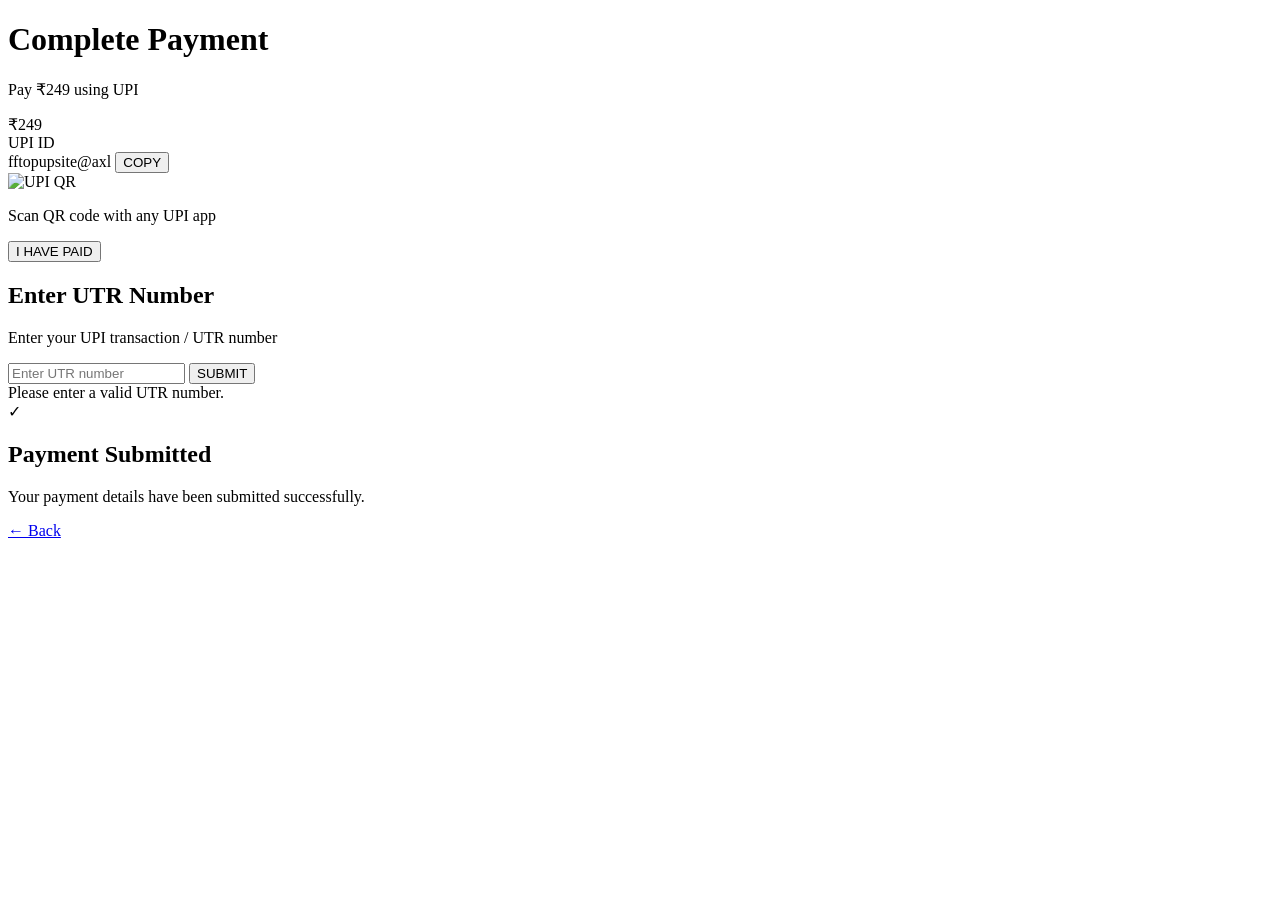
==== commit 6011d4bb: "Update payment.html" ====
--- a/payment.html
+++ b/payment.html
@@ -3,210 +3,88 @@
 <head>
   <meta charset="UTF-8">
   <meta name="viewport" content="width=device-width, initial-scale=1.0">
-  <title>Payment • Free Fire Panel Course</title>
+  <title>Payment</title>
   <link rel="stylesheet" href="payment.css">
 </head>
 
 <body>
 
-<header class="header">
-  <div class="logo">FREE FIRE PANEL</div>
-  <div class="secure">🔒 SECURE CHECKOUT</div>
-</header>
+  <div class="payment-page">
 
-<main class="page">
-
-  <!-- STEP 1 -->
-  <section class="step-card" id="stepConfirm">
-
-    <div class="step-number">1</div>
-
-    <div class="step-content">
-      <div class="step-label">ORDER</div>
-      <h1>Confirm Your Order</h1>
-      <p class="sub">Check your course details before continuing.</p>
-
-      <div class="course-box">
-
-        <img
-          src="Gemini_Generated_Image_s88ifys88ifys88i.png"
-          alt="Free Fire Panel Course"
-        >
-
-        <div class="course-details">
-          <span>🔥 4 HOURS COMPLETE COURSE</span>
-          <h2>Free Fire Panel Course</h2>
-          <p>Hindi • Beginner Friendly • Complete Guide</p>
-        </div>
-
-        <strong class="course-price">₹249</strong>
-
-      </div>
-
-      <div class="price-row">
-        <span>Course Price</span>
-        <strong>₹249</strong>
-      </div>
-
-      <div class="price-row total">
-        <span>Total Payable</span>
-        <strong>₹249</strong>
-      </div>
-
-      <button class="main-btn" id="confirmBtn">
-        ✔ Proceed to Pay
-      </button>
-    </div>
-
-  </section>
-
-
-  <!-- STEP 2 -->
-  <section class="step-card hidden" id="stepPayment">
-
-    <div class="step-number">2</div>
-
-    <div class="step-content">
-      <div class="step-label">PAYMENT</div>
+    <div class="payment-card">
 
       <h1>Complete Payment</h1>
 
       <p class="sub">
-        Scan the QR code or pay directly using the UPI ID below.
+        Pay ₹249 using UPI
       </p>
 
-      <div class="payment-box">
+      <div class="amount">₹249</div>
 
-        <div class="amount">
-          <span>Amount to Pay</span>
-          <strong>₹249</strong>
-        </div>
+      <div class="upi-title">UPI ID</div>
 
-        <div class="qr-wrapper">
-          <img
-            id="qrImg"
-            src="upi-qr.png.jpeg"
-            alt="UPI QR Code"
-          >
-        </div>
+      <div class="upi-box">
+        <span id="upiId">fftopupsite@axl</span>
+        <button id="copyBtn">COPY</button>
+      </div>
 
-        <div class="scan-text">
-          Scan this QR using any UPI app
-        </div>
+      <div class="qr-box">
+        <img src="upi-qr.png.jpeg" alt="UPI QR">
+      </div>
 
-        <div class="upi-box">
+      <p class="scan-text">
+        Scan QR code with any UPI app
+      </p>
 
-          <div>
-            <small>UPI ID</small>
-            <strong id="upiId">fftopupsite@axl</strong>
-          </div>
+      <button class="paid-btn" id="paidBtn">
+        I HAVE PAID
+      </button>
 
-          <button id="copyUpiBtn">
-            COPY
-          </button>
+      <div class="utr-section hidden" id="utrSection">
 
+        <h2>Enter UTR Number</h2>
+
+        <p>
+          Enter your UPI transaction / UTR number
+        </p>
+
+        <input
+          type="text"
+          id="utrInput"
+          placeholder="Enter UTR number"
+        >
+
+        <button class="submit-btn" id="submitBtn">
+          SUBMIT
+        </button>
+
+        <div class="error hidden" id="error">
+          Please enter a valid UTR number.
         </div>
 
       </div>
 
-      <button class="main-btn paid-btn" id="paidBtn">
-        I HAVE PAID
-      </button>
+      <div class="success hidden" id="success">
 
-      <div class="error-message hidden" id="paidError">
-        ❌ Payment not received. Please complete the ₹249 payment first.
+        <div class="success-icon">✓</div>
+
+        <h2>Payment Submitted</h2>
+
+        <p>
+          Your payment details have been submitted successfully.
+        </p>
+
       </div>
+
+      <a href="index.html" class="back">
+        ← Back
+      </a>
 
     </div>
 
-  </section>
+  </div>
 
-
-  <!-- STEP 3 -->
-  <section class="step-card hidden" id="stepUtr">
-
-    <div class="step-number">3</div>
-
-    <div class="step-content">
-      <div class="step-label">VERIFICATION</div>
-
-      <h1>Enter UTR Number</h1>
-
-      <p class="sub">
-        Enter the UTR / Transaction ID from your payment.
-      </p>
-
-      <div class="utr-box">
-        <label for="utrInput">UTR / Transaction ID</label>
-
-        <input
-          type="text"
-          id="utrInput"
-          placeholder="Enter transaction ID"
-          autocomplete="off"
-        >
-
-        <small>
-          Demo verification flow — no real bank verification is performed.
-        </small>
-      </div>
-
-      <button class="main-btn" id="submitUtrBtn">
-        Submit Payment
-      </button>
-
-      <div class="error-message hidden" id="utrError">
-        Please enter a valid UTR / Transaction ID.
-      </div>
-
-    </div>
-
-  </section>
-
-
-  <!-- RESULT -->
-  <section class="result-card hidden" id="stepResult">
-
-    <div class="success-icon">
-      ✓
-    </div>
-
-    <h1>Payment Submitted!</h1>
-
-    <p>
-      Your payment details have been submitted successfully.
-    </p>
-
-    <div class="result-info">
-      <div>
-        <span>Course</span>
-        <strong>Free Fire Panel Course</strong>
-      </div>
-
-      <div>
-        <span>Amount</span>
-        <strong>₹249</strong>
-      </div>
-
-      <div>
-        <span>UTR</span>
-        <strong id="resultUtr">—</strong>
-      </div>
-    </div>
-
-    <div class="demo-notice">
-      ✓ This is a demo payment system.
-    </div>
-
-    <a href="index.html" class="back-btn">
-      ← Back to Course
-    </a>
-
-  </section>
-
-</main>
-
-<script src="payment.js"></script>
+  <script src="payment.js"></script>
 
 </body>
 </html>
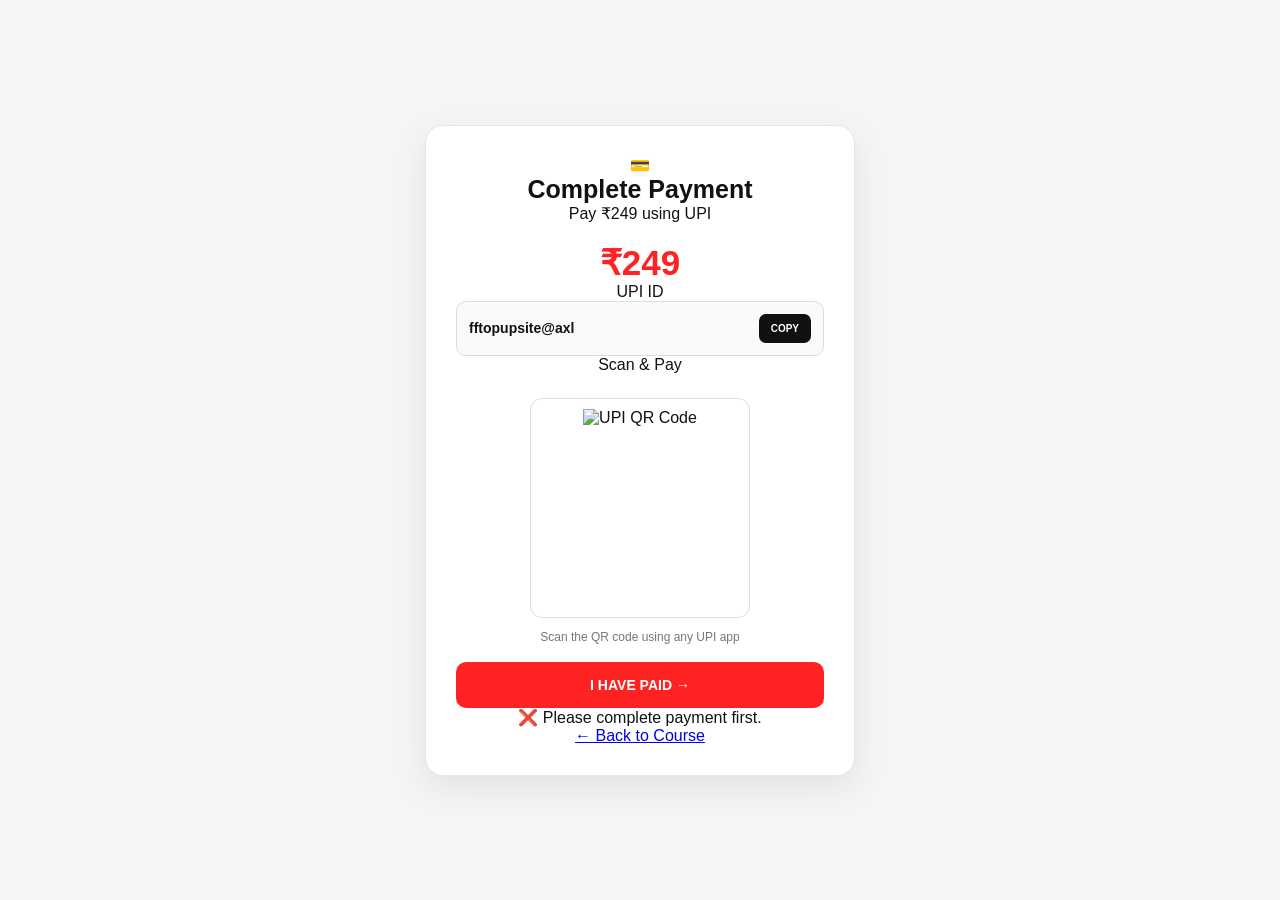
==== commit 88a8082f: "Update payment.html" ====
--- a/payment.html
+++ b/payment.html
@@ -3,7 +3,9 @@
 <head>
   <meta charset="UTF-8">
   <meta name="viewport" content="width=device-width, initial-scale=1.0">
-  <title>Payment</title>
+
+  <title>Complete Payment</title>
+
   <link rel="stylesheet" href="payment.css">
 </head>
 
@@ -13,71 +15,69 @@
 
     <div class="payment-card">
 
+      <div class="top-icon">💳</div>
+
       <h1>Complete Payment</h1>
 
-      <p class="sub">
+      <p class="subtitle">
         Pay ₹249 using UPI
       </p>
 
-      <div class="amount">₹249</div>
+      <div class="amount">
+        ₹249
+      </div>
 
-      <div class="upi-title">UPI ID</div>
+      <div class="upi-label">
+        UPI ID
+      </div>
 
       <div class="upi-box">
-        <span id="upiId">fftopupsite@axl</span>
-        <button id="copyBtn">COPY</button>
+
+        <span id="upiId">
+          fftopupsite@axl
+        </span>
+
+        <button id="copyBtn">
+          COPY
+        </button>
+
+      </div>
+
+      <div class="qr-title">
+        Scan & Pay
       </div>
 
       <div class="qr-box">
-        <img src="upi-qr.png.jpeg" alt="UPI QR">
+
+        <img
+          src="upi-qr.png.jpeg"
+          alt="UPI QR Code">
+
       </div>
 
       <p class="scan-text">
-        Scan QR code with any UPI app
+        Scan the QR code using any UPI app
       </p>
 
-      <button class="paid-btn" id="paidBtn">
+      <button
+        class="paid-btn"
+        id="paidBtn">
+
         I HAVE PAID
+        <span>→</span>
+
       </button>
 
-      <div class="utr-section hidden" id="utrSection">
+      <div
+        class="payment-error"
+        id="paymentError">
 
-        <h2>Enter UTR Number</h2>
-
-        <p>
-          Enter your UPI transaction / UTR number
-        </p>
-
-        <input
-          type="text"
-          id="utrInput"
-          placeholder="Enter UTR number"
-        >
-
-        <button class="submit-btn" id="submitBtn">
-          SUBMIT
-        </button>
-
-        <div class="error hidden" id="error">
-          Please enter a valid UTR number.
-        </div>
+        ❌ Please complete payment first.
 
       </div>
 
-      <div class="success hidden" id="success">
-
-        <div class="success-icon">✓</div>
-
-        <h2>Payment Submitted</h2>
-
-        <p>
-          Your payment details have been submitted successfully.
-        </p>
-
-      </div>
-
-      <a href="index.html" class="back">
-        ← Back
+      <a href="index.html" class="back-btn">
+        ← Back to Course
       </a>
 
     </div>
--- a/payment.css
+++ b/payment.css
@@ -0,0 +1,285 @@
+*{
+  box-sizing:border-box;
+  margin:0;
+  padding:0;
+}
+
+body{
+  font-family:Arial,Helvetica,sans-serif;
+  background:#f5f5f5;
+  color:#111;
+}
+
+.payment-page{
+  min-height:100vh;
+
+  display:flex;
+  justify-content:center;
+  align-items:center;
+
+  padding:20px;
+}
+
+.payment-card{
+  width:100%;
+  max-width:430px;
+
+  background:#fff;
+
+  padding:30px;
+
+  border-radius:18px;
+
+  border:1px solid #e5e5e5;
+
+  box-shadow:0 12px 35px rgba(0,0,0,.08);
+
+  text-align:center;
+}
+
+.payment-card h1{
+  font-size:25px;
+  font-weight:900;
+}
+
+.sub{
+  margin-top:7px;
+  color:#777;
+  font-size:14px;
+}
+
+.amount{
+  margin-top:20px;
+
+  font-size:35px;
+  font-weight:900;
+  color:#f22;
+}
+
+.upi-title{
+  text-align:left;
+
+  margin-top:22px;
+  margin-bottom:7px;
+
+  font-size:12px;
+  font-weight:700;
+  color:#777;
+}
+
+.upi-box{
+  display:flex;
+  align-items:center;
+  justify-content:space-between;
+  gap:10px;
+
+  padding:12px;
+
+  border:1px solid #ddd;
+  border-radius:10px;
+
+  background:#fafafa;
+}
+
+.upi-box span{
+  font-size:14px;
+  font-weight:700;
+
+  word-break:break-all;
+
+  text-align:left;
+}
+
+.upi-box button{
+  border:0;
+
+  background:#111;
+  color:#fff;
+
+  padding:9px 12px;
+
+  border-radius:7px;
+
+  font-size:10px;
+  font-weight:900;
+
+  cursor:pointer;
+}
+
+.qr-box{
+  width:220px;
+  height:220px;
+
+  margin:24px auto 12px;
+
+  padding:10px;
+
+  background:#fff;
+
+  border:1px solid #ddd;
+  border-radius:12px;
+}
+
+.qr-box img{
+  width:100%;
+  height:100%;
+
+  object-fit:contain;
+}
+
+.scan-text{
+  color:#777;
+  font-size:12px;
+  margin-bottom:18px;
+}
+
+.paid-btn,
+.submit-btn{
+  width:100%;
+
+  border:0;
+
+  padding:15px;
+
+  border-radius:10px;
+
+  color:#fff;
+
+  background:#f22;
+
+  font-size:14px;
+  font-weight:900;
+
+  cursor:pointer;
+}
+
+.paid-btn:hover,
+.submit-btn:hover{
+  background:#d91919;
+}
+
+.utr-section{
+  margin-top:22px;
+
+  padding-top:22px;
+
+  border-top:1px solid #eee;
+}
+
+.utr-section h2{
+  font-size:18px;
+  font-weight:900;
+}
+
+.utr-section p{
+  margin:6px 0 13px;
+
+  color:#777;
+  font-size:12px;
+}
+
+.utr-section input{
+  width:100%;
+
+  padding:13px;
+
+  border:1px solid #ddd;
+
+  border-radius:9px;
+
+  outline:none;
+
+  font-size:14px;
+
+  margin-bottom:10px;
+}
+
+.utr-section input:focus{
+  border-color:#f22;
+}
+
+.error{
+  margin-top:10px;
+
+  padding:10px;
+
+  border-radius:8px;
+
+  background:#fff0f0;
+  color:#c00;
+
+  font-size:12px;
+  font-weight:700;
+}
+
+.success{
+  margin-top:22px;
+
+  padding-top:22px;
+
+  border-top:1px solid #eee;
+}
+
+.success-icon{
+  width:55px;
+  height:55px;
+
+  margin:auto;
+
+  display:flex;
+  align-items:center;
+  justify-content:center;
+
+  border-radius:50%;
+
+  background:#dcfce7;
+  color:#16a34a;
+
+  font-size:26px;
+  font-weight:900;
+}
+
+.success h2{
+  margin-top:12px;
+  font-size:20px;
+}
+
+.success p{
+  margin-top:6px;
+  color:#777;
+  font-size:12px;
+}
+
+.back{
+  display:inline-block;
+
+  margin-top:20px;
+
+  color:#666;
+
+  text-decoration:none;
+
+  font-size:12px;
+  font-weight:700;
+}
+
+.hidden{
+  display:none !important;
+}
+
+@media(max-width:480px){
+
+  .payment-page{
+    padding:12px;
+  }
+
+  .payment-card{
+    padding:22px 18px;
+  }
+
+  .qr-box{
+    width:200px;
+    height:200px;
+  }
+
+}
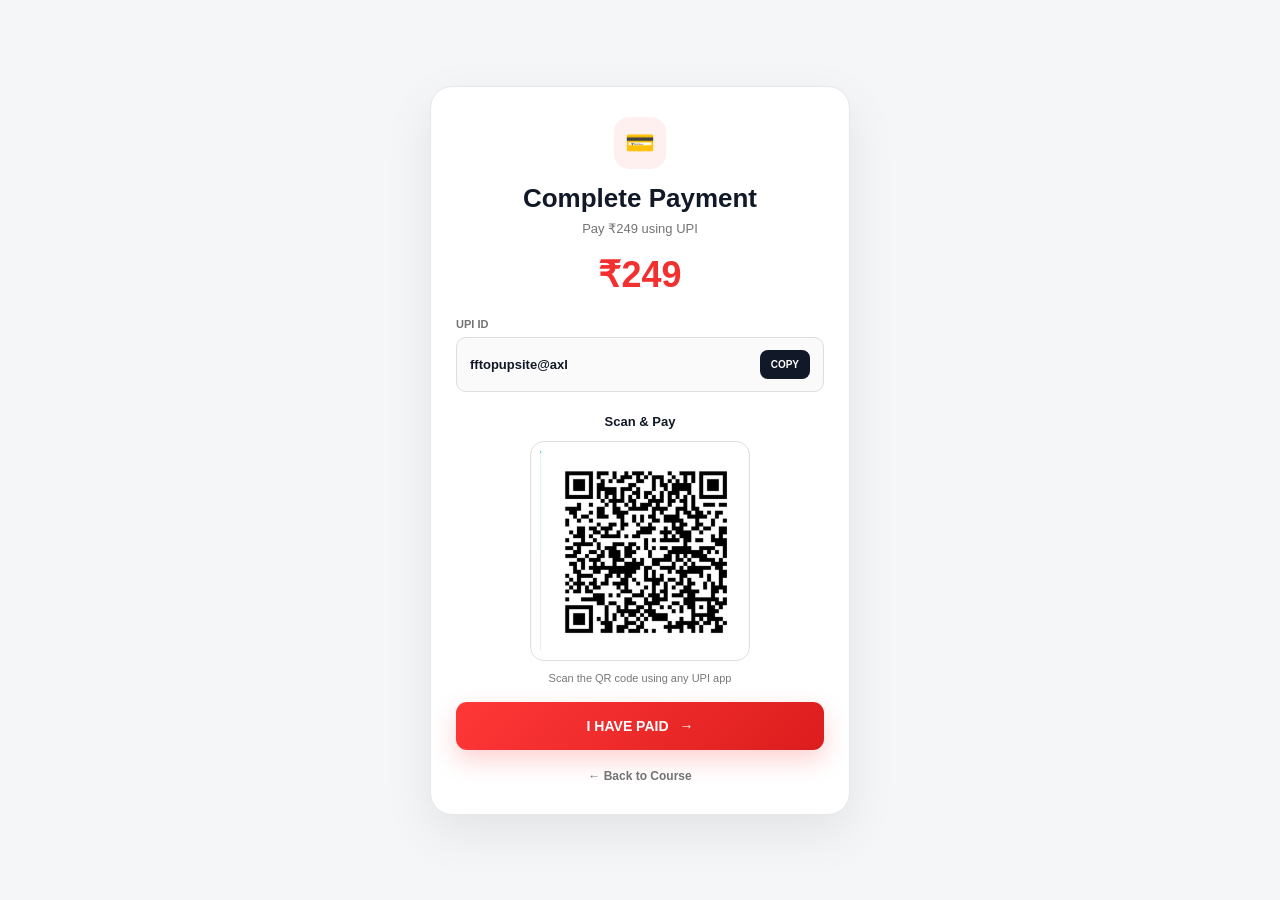
==== commit 9df66c80: "Update payment.html" ====
--- a/payment.html
+++ b/payment.html
@@ -49,9 +49,7 @@
 
       <div class="qr-box">
 
-        <img
-          src="upi-qr.png.jpeg"
-          alt="UPI QR Code">
+        <img src="qr.png" alt="UPI QR Code">
 
       </div>
 
--- a/payment.css
+++ b/payment.css
@@ -6,118 +6,161 @@
 
 body{
   font-family:Arial,Helvetica,sans-serif;
-  background:#f5f5f5;
-  color:#111;
+
+  background:#f5f6f8;
+
+  color:#111827;
 }
 
 .payment-page{
   min-height:100vh;
 
   display:flex;
+  align-items:center;
   justify-content:center;
-  align-items:center;
 
   padding:20px;
 }
 
 .payment-card{
   width:100%;
-  max-width:430px;
+  max-width:420px;
 
   background:#fff;
 
-  padding:30px;
-
-  border-radius:18px;
-
-  border:1px solid #e5e5e5;
-
-  box-shadow:0 12px 35px rgba(0,0,0,.08);
+  border:1px solid #e5e7eb;
+
+  border-radius:22px;
+
+  padding:30px 25px;
 
   text-align:center;
+
+  box-shadow:
+    0 18px 50px rgba(0,0,0,.08);
+}
+
+.top-icon{
+  width:52px;
+  height:52px;
+
+  margin:0 auto 14px;
+
+  border-radius:15px;
+
+  display:flex;
+  align-items:center;
+  justify-content:center;
+
+  background:#fff0f0;
+
+  font-size:24px;
 }
 
 .payment-card h1{
-  font-size:25px;
-  font-weight:900;
-}
-
-.sub{
+  font-size:26px;
+
+  font-weight:900;
+}
+
+.subtitle{
   margin-top:7px;
-  color:#777;
-  font-size:14px;
+
+  color:#737373;
+
+  font-size:13px;
 }
 
 .amount{
-  margin-top:20px;
-
-  font-size:35px;
-  font-weight:900;
-  color:#f22;
-}
-
-.upi-title{
+  margin-top:18px;
+
+  font-size:36px;
+
+  font-weight:900;
+
+  color:#f23030;
+}
+
+.upi-label{
   text-align:left;
 
   margin-top:22px;
   margin-bottom:7px;
 
-  font-size:12px;
-  font-weight:700;
-  color:#777;
+  color:#737373;
+
+  font-size:11px;
+
+  font-weight:800;
 }
 
 .upi-box{
   display:flex;
   align-items:center;
   justify-content:space-between;
+
   gap:10px;
 
-  padding:12px;
-
-  border:1px solid #ddd;
+  padding:12px 13px;
+
+  background:#fafafa;
+
+  border:1px solid #dedede;
+
   border-radius:10px;
-
-  background:#fafafa;
 }
 
 .upi-box span{
-  font-size:14px;
-  font-weight:700;
+  font-size:13px;
+
+  font-weight:800;
+
+  text-align:left;
 
   word-break:break-all;
-
-  text-align:left;
 }
 
 .upi-box button{
   border:0;
 
-  background:#111;
+  padding:9px 11px;
+
+  border-radius:8px;
+
+  background:#111827;
+
   color:#fff;
 
-  padding:9px 12px;
-
-  border-radius:7px;
-
   font-size:10px;
+
   font-weight:900;
 
   cursor:pointer;
+}
+
+.qr-title{
+  margin-top:22px;
+
+  margin-bottom:12px;
+
+  font-size:13px;
+
+  font-weight:900;
 }
 
 .qr-box{
   width:220px;
   height:220px;
 
-  margin:24px auto 12px;
-
-  padding:10px;
+  margin:auto;
+
+  padding:9px;
 
   background:#fff;
 
-  border:1px solid #ddd;
-  border-radius:12px;
+  border:1px solid #dedede;
+
+  border-radius:14px;
 }
 
 .qr-box img{
@@ -125,146 +168,93 @@
   height:100%;
 
   object-fit:contain;
+
+  display:block;
 }
 
 .scan-text{
+  margin-top:11px;
+  margin-bottom:18px;
+
   color:#777;
+
+  font-size:11px;
+}
+
+.paid-btn{
+  width:100%;
+
+  border:0;
+
+  padding:16px;
+
+  border-radius:11px;
+
+  background:
+    linear-gradient(
+      135deg,
+      #ff3737,
+      #dc1d1d
+    );
+
+  color:#fff;
+
+  font-size:14px;
+
+  font-weight:900;
+
+  cursor:pointer;
+
+  box-shadow:
+    0 10px 25px rgba(255,45,45,.22);
+
+  transition:.2s;
+}
+
+.paid-btn:hover{
+  transform:translateY(-2px);
+}
+
+.paid-btn span{
+  margin-left:7px;
+}
+
+.payment-error{
+  display:none;
+
+  margin-top:12px;
+
+  padding:12px;
+
+  border-radius:10px;
+
+  background:#fff1f1;
+
+  border:1px solid #ffcaca;
+
+  color:#c51f1f;
+
   font-size:12px;
-  margin-bottom:18px;
-}
-
-.paid-btn,
-.submit-btn{
-  width:100%;
-
-  border:0;
-
-  padding:15px;
-
-  border-radius:10px;
-
-  color:#fff;
-
-  background:#f22;
-
-  font-size:14px;
-  font-weight:900;
-
-  cursor:pointer;
-}
-
-.paid-btn:hover,
-.submit-btn:hover{
-  background:#d91919;
-}
-
-.utr-section{
-  margin-top:22px;
-
-  padding-top:22px;
-
-  border-top:1px solid #eee;
-}
-
-.utr-section h2{
-  font-size:18px;
-  font-weight:900;
-}
-
-.utr-section p{
-  margin:6px 0 13px;
-
-  color:#777;
+
+  font-weight:800;
+}
+
+.payment-error.show{
+  display:block;
+}
+
+.back-btn{
+  display:inline-block;
+
+  margin-top:19px;
+
+  color:#737373;
+
+  text-decoration:none;
+
   font-size:12px;
-}
-
-.utr-section input{
-  width:100%;
-
-  padding:13px;
-
-  border:1px solid #ddd;
-
-  border-radius:9px;
-
-  outline:none;
-
-  font-size:14px;
-
-  margin-bottom:10px;
-}
-
-.utr-section input:focus{
-  border-color:#f22;
-}
-
-.error{
-  margin-top:10px;
-
-  padding:10px;
-
-  border-radius:8px;
-
-  background:#fff0f0;
-  color:#c00;
-
-  font-size:12px;
+
   font-weight:700;
-}
-
-.success{
-  margin-top:22px;
-
-  padding-top:22px;
-
-  border-top:1px solid #eee;
-}
-
-.success-icon{
-  width:55px;
-  height:55px;
-
-  margin:auto;
-
-  display:flex;
-  align-items:center;
-  justify-content:center;
-
-  border-radius:50%;
-
-  background:#dcfce7;
-  color:#16a34a;
-
-  font-size:26px;
-  font-weight:900;
-}
-
-.success h2{
-  margin-top:12px;
-  font-size:20px;
-}
-
-.success p{
-  margin-top:6px;
-  color:#777;
-  font-size:12px;
-}
-
-.back{
-  display:inline-block;
-
-  margin-top:20px;
-
-  color:#666;
-
-  text-decoration:none;
-
-  font-size:12px;
-  font-weight:700;
-}
-
-.hidden{
-  display:none !important;
 }
 
 @media(max-width:480px){
@@ -274,12 +264,12 @@
   }
 
   .payment-card{
-    padding:22px 18px;
+    padding:24px 17px;
   }
 
   .qr-box{
-    width:200px;
-    height:200px;
+    width:205px;
+    height:205px;
   }
 
 }
